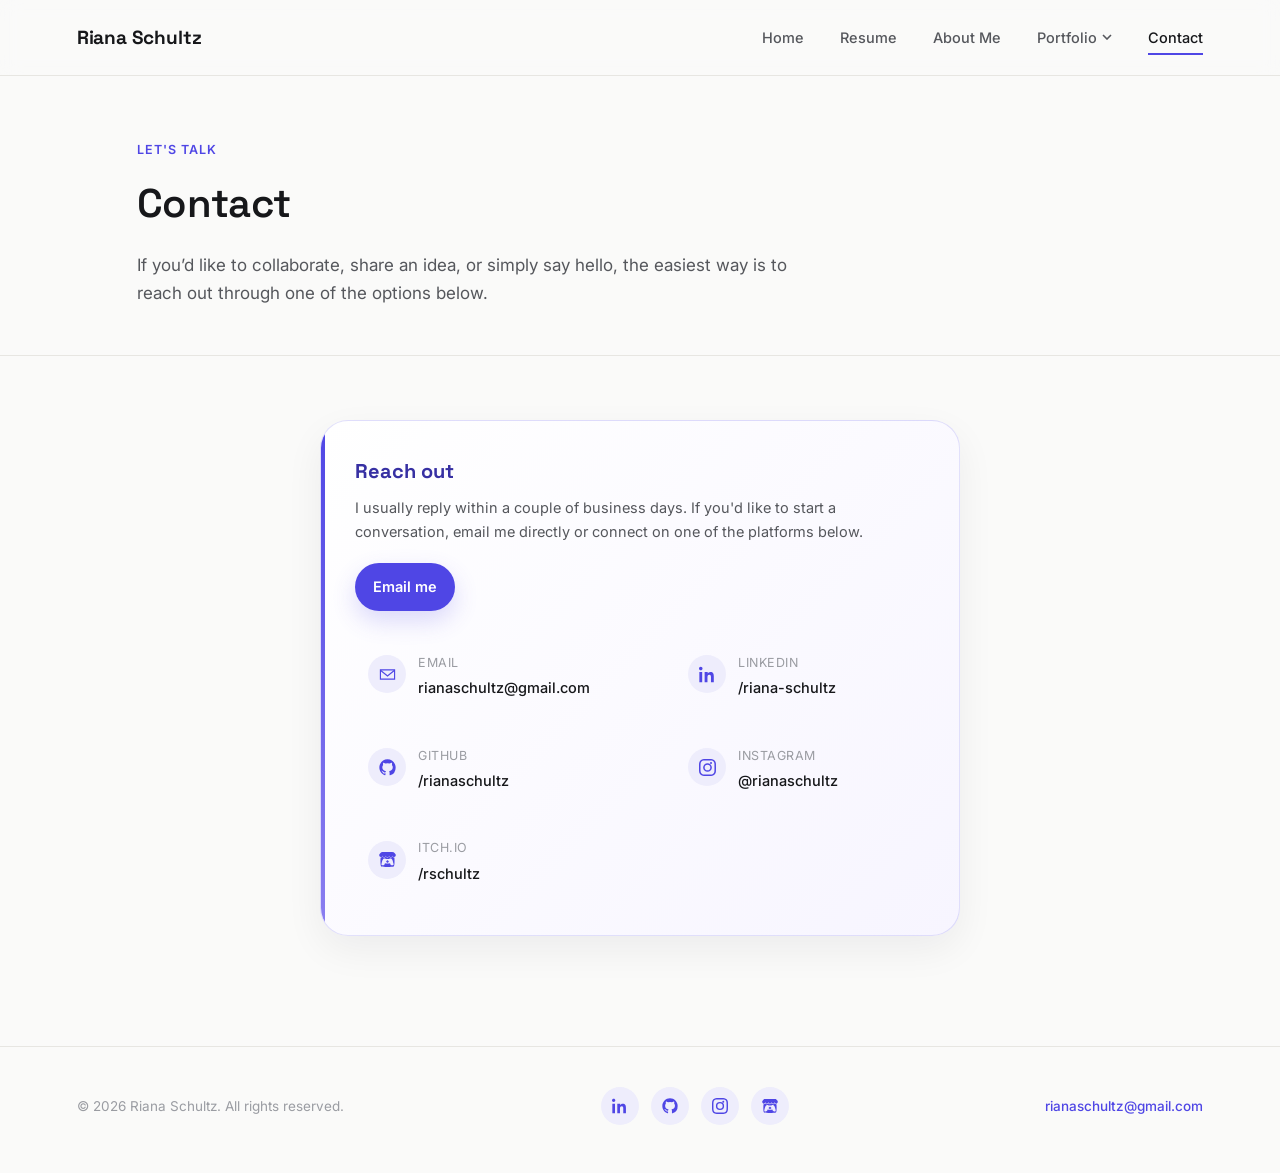
==== contact.html @ 8aa369ad "Inital push" ====
<!DOCTYPE html>
<html lang="en">
<head>
<meta charset="UTF-8">
<meta name="viewport" content="width=device-width, initial-scale=1.0">
<title>Riana Schultz — Contact</title>
<meta name="description" content="Get in touch with Riana Schultz.">
<link rel="preconnect" href="https://fonts.googleapis.com">
<link rel="preconnect" href="https://fonts.gstatic.com" crossorigin>
<link href="https://fonts.googleapis.com/css2?family=Space+Grotesk:wght@500;600;700&family=Instrument+Serif:ital@1&family=Inter:wght@400;500;600&display=swap" rel="stylesheet">
<link rel="stylesheet" href="style.css">
</head>
<body>

<header class="site-header"></header>

<main>

  <section class="page-header">
    <div class="container">
      <p class="eyebrow reveal">Let's talk</p>
      <h1 class="section-heading reveal">Contact</h1>
      <p class="section-lede reveal">
        If you’d like to collaborate, share an idea, or simply say hello,
        the easiest way is to reach out through one of the options below.
      </p>
    </div>
  </section>

  <div class="container contact-body">


    <aside class="contact-info reveal">
      <h3>Reach out</h3>
      <p>I usually reply within a couple of business days. If you'd like to start a conversation, email me directly or connect on one of the platforms below.</p>
      <a class="btn btn-primary contact-cta" href="mailto:rianaschultz@gmail.com">Email me</a>
      <div class="contact-channels">
        <a class="contact-channel" href="mailto:rianaschultz@gmail.com">
          <span class="icon">
            <svg width="17" height="17" viewBox="0 0 24 24" fill="none"><path d="M2 5.5h20v13H2v-13z" stroke="currentColor" stroke-width="1.6"/><path d="M2 6l10 8 10-8" stroke="currentColor" stroke-width="1.6"/></svg>
          </span>
          <span>
            <span class="label">Email</span><br>
            <span class="value">rianaschultz@gmail.com</span>
          </span>
        </a>
        <a class="contact-channel" href="https://www.linkedin.com/in/riana-schultz-74b218307/" target="_blank" rel="noopener noreferrer">
          <span class="icon">
            <svg width="17" height="17" viewBox="0 0 24 24" fill="currentColor"><path d="M4.98 3.5C4.98 5 3.88 6 2.5 6S0 5 0 3.5 1.1 1 2.5 1s2.48 1 2.48 2.5zM.5 8.5h4V23h-4V8.5zM8.5 8.5h3.8v2h.05c.53-1 1.83-2.06 3.77-2.06 4.03 0 4.78 2.65 4.78 6.1V23h-4v-6.9c0-1.65-.03-3.77-2.3-3.77-2.3 0-2.65 1.8-2.65 3.65V23h-4V8.5z"/></svg>
          </span>
          <span>
            <span class="label">LinkedIn</span><br>
            <span class="value">/riana-schultz</span>
          </span>
        </a>
        <a class="contact-channel" href="https://github.com/riana-schultz" target="_blank" rel="noopener noreferrer">
          <span class="icon">
            <svg width="17" height="17" viewBox="0 0 24 24" fill="currentColor"><path d="M12 .5C5.65.5.5 5.65.5 12c0 5.08 3.29 9.39 7.86 10.91.57.1.78-.25.78-.55v-2.1c-3.2.7-3.87-1.36-3.87-1.36-.53-1.34-1.29-1.7-1.29-1.7-1.05-.72.08-.7.08-.7 1.17.08 1.78 1.2 1.78 1.2 1.03 1.77 2.7 1.26 3.36.96.1-.75.4-1.26.73-1.55-2.55-.29-5.24-1.28-5.24-5.7 0-1.26.45-2.29 1.19-3.09-.12-.29-.52-1.46.11-3.05 0 0 .97-.31 3.18 1.18a11.1 11.1 0 0 1 5.79 0c2.2-1.49 3.17-1.18 3.17-1.18.63 1.59.23 2.76.11 3.05.74.8 1.19 1.83 1.19 3.09 0 4.43-2.7 5.4-5.27 5.69.42.36.78 1.08.78 2.18v3.23c0 .3.21.66.79.55A11.5 11.5 0 0 0 23.5 12C23.5 5.65 18.35.5 12 .5z"/></svg>
          </span>
          <span>
            <span class="label">GitHub</span><br>
            <span class="value">/rianaschultz</span>
          </span>
        </a>
        <a class="contact-channel" href="https://www.instagram.com/rianaschultz/" target="_blank" rel="noopener noreferrer">
          <span class="icon">
            <svg width="17" height="17" viewBox="0 0 24 24" fill="currentColor"><path d="M12 2.16c3.2 0 3.58.01 4.85.07 1.17.05 1.8.25 2.23.41.56.22.96.48 1.38.9.42.42.68.82.9 1.38.16.42.36 1.06.41 2.23.06 1.27.07 1.65.07 4.85s-.01 3.58-.07 4.85c-.05 1.17-.25 1.8-.41 2.23-.22.56-.48.96-.9 1.38-.42.42-.82.68-1.38.9-.42.16-1.06.36-2.23.41-1.27.06-1.65.07-4.85.07s-3.58-.01-4.85-.07c-1.17-.05-1.8-.25-2.23-.41a3.7 3.7 0 0 1-1.38-.9 3.7 3.7 0 0 1-.9-1.38c-.16-.42-.36-1.06-.41-2.23-.06-1.27-.07-1.65-.07-4.85s.01-3.58.07-4.85c.05-1.17.25-1.8.41-2.23.22-.56.48-.96.9-1.38.42-.42.82-.68 1.38-.9.42-.16 1.06-.36 2.23-.41 1.27-.06 1.65-.07 4.85-.07M12 0C8.74 0 8.33.01 7.05.07c-1.28.06-2.15.26-2.91.56a5.87 5.87 0 0 0-2.13 1.38A5.87 5.87 0 0 0 .63 4.14c-.3.76-.5 1.63-.56 2.91C.01 8.33 0 8.74 0 12s.01 3.67.07 4.95c.06 1.28.26 2.15.56 2.91.3.79.71 1.46 1.38 2.13.67.67 1.34 1.08 2.13 1.38.76.3 1.63.5 2.91.56C8.33 23.99 8.74 24 12 24s3.67-.01 4.95-.07c1.28-.06 2.15-.26 2.91-.56a5.87 5.87 0 0 0 2.13-1.38 5.87 5.87 0 0 0 1.38-2.13c.3-.76.5-1.63.56-2.91.06-1.28.07-1.69.07-4.95s-.01-3.67-.07-4.95c-.06-1.28-.26-2.15-.56-2.91a5.87 5.87 0 0 0-1.38-2.13A5.87 5.87 0 0 0 19.86.63c-.76-.3-1.63-.5-2.91-.56C15.67.01 15.26 0 12 0zm0 5.84A6.16 6.16 0 1 0 18.16 12 6.16 6.16 0 0 0 12 5.84zm0 10.16A4 4 0 1 1 16 12a4 4 0 0 1-4 4zm6.4-10.4a1.44 1.44 0 1 1-1.44-1.44 1.44 1.44 0 0 1 1.44 1.44z"/></svg>
          </span>
          <span>
            <span class="label">Instagram</span><br>
            <span class="value">@rianaschultz</span>
          </span>
        </a>
        <a class="contact-channel" href="https://itch.io/profile/rschultz" target="_blank" rel="noopener noreferrer">
          <span class="icon">
            <img src="assets/Itch-Io--Streamline-Font-Awesome.svg" alt="Itch.io" width="17" height="17" style="fill: var(--accent); color: var(--accent);">
          </span>
          <span>
            <span class="label">itch.io</span><br>
            <span class="value">/rschultz</span>
          </span>
        </a>
      </div>
    </aside>

  </div>

</main>

<footer class="site-footer" id="site-footer"></footer>

<script src="script.js"></script>
<script src="header.js"></script>
<script src="footer.js"></script>
</body>
</html>
---- style.css ----
/* =========================================================
   TOKENS
   ========================================================= */
:root {
  --bg:        #FAFAF9;
  --surface:   #FFFFFF;
  --ink:       #16171A;
  --ink-soft:  #55575C;
  --ink-faint: #9A9CA2;
  --accent:    #4F46E5;   /* indigo — the one bold color in the system */
  --accent-ink:#3730A3;
  --accent-bg: #EEEDFC;
  --line:      #E7E6E2;
  --shadow:    0 8px 30px rgba(22, 23, 26, 0.07);
  --shadow-lg: 0 20px 60px rgba(22, 23, 26, 0.12);

  --display: "Space Grotesk", -apple-system, sans-serif;
  --accent-font: "Instrument Serif", Georgia, serif;
  --body: "Inter", -apple-system, sans-serif;

  --radius-sm: 10px;
  --radius-md: 16px;
  --radius-lg: 28px;

  --gutter: clamp(24px, 6vw, 80px);
  --header-h: 76px;
}

/* =========================================================
   RESET / BASE
   ========================================================= */
* { box-sizing: border-box; margin: 0; padding: 0; }

html {
  scroll-behavior: smooth;
  scroll-padding-top: calc(var(--header-h) + 16px);
}

@media (prefers-reduced-motion: reduce) {
  html { scroll-behavior: auto; }
  * { animation-duration: 0.01ms !important; transition-duration: 0.01ms !important; }
}

body {
  background: var(--bg);
  color: var(--ink);
  font-family: var(--body);
  font-size: 16px;
  line-height: 1.65;
  -webkit-font-smoothing: antialiased;
  padding-top: var(--header-h);
}

a { color: inherit; text-decoration: none; }
ul { list-style: none; }
img { max-width: 100%; display: block; }
button { font: inherit; cursor: pointer; border: none; background: none; color: inherit; }

:focus-visible {
  outline: 2px solid var(--accent);
  outline-offset: 3px;
}

.container {
  max-width: 1160px;
  margin: 0 auto;
  padding-left: var(--gutter);
  padding-right: var(--gutter);
}

.eyebrow {
  font-family: var(--body);
  font-size: 12.5px;
  font-weight: 600;
  letter-spacing: 0.08em;
  text-transform: uppercase;
  color: var(--accent);
}

.section-heading {
  font-family: var(--display);
  font-size: clamp(28px, 4vw, 40px);
  font-weight: 600;
  letter-spacing: -0.01em;
  margin-top: 10px;
}

.section-lede {
  color: var(--ink-soft);
  max-width: 60ch;
  margin-top: 14px;
  font-size: 17px;
}

/* =========================================================
   BUTTONS
   ========================================================= */
.btn {
  display: inline-flex;
  align-items: center;
  gap: 8px;
  padding: 13px 26px;
  border-radius: 100px;
  font-weight: 600;
  font-size: 14.5px;
  transition: transform 0.2s ease, box-shadow 0.2s ease, background 0.2s ease, color 0.2s ease;
}

.btn-primary {
  background: var(--accent);
  color: #fff;
  box-shadow: 0 6px 20px rgba(79, 70, 229, 0.28);
}
.btn-primary:hover {
  transform: translateY(-2px);
  box-shadow: 0 10px 26px rgba(79, 70, 229, 0.36);
}

.btn-secondary {
  background: var(--surface);
  color: var(--ink);
  border: 1.5px solid var(--line);
}
.btn-secondary:hover {
  border-color: var(--accent);
  color: var(--accent);
  transform: translateY(-2px);
}

.btn-ghost {
  color: var(--accent);
  padding-left: 4px;
  padding-right: 4px;
}
.btn-ghost:hover { gap: 12px; }

/* =========================================================
   HEADER / NAV
   ========================================================= */
.site-header {
  position: fixed;
  top: 0; left: 0; right: 0;
  height: var(--header-h);
  z-index: 100;
  display: flex;
  align-items: center;
  justify-content: space-between;
  padding: 0 var(--gutter);
  background: rgba(250, 250, 249, 0.85);
  backdrop-filter: blur(10px);
  border-bottom: 1px solid var(--line);
}

.logo {
  font-family: var(--display);
  font-size: 19px;
  font-weight: 700;
  letter-spacing: -0.01em;
}

.site-nav {
  display: flex;
  align-items: center;
  gap: clamp(20px, 3vw, 36px);
}

.site-nav > a,
.nav-dropdown-toggle {
  position: relative;
  font-size: 14.5px;
  font-weight: 500;
  color: var(--ink-soft);
  display: flex;
  align-items: center;
  gap: 5px;
  padding: 8px 0;
  transition: color 0.2s ease;
}

.site-nav > a::after,
.nav-dropdown-toggle::after {
  content: "";
  position: absolute;
  left: 0; bottom: 2px;
  width: 0%;
  height: 2px;
  background: var(--accent);
  transition: width 0.25s ease;
}

.site-nav > a:hover,
.site-nav > a.is-active,
.nav-dropdown-toggle:hover,
.nav-dropdown:hover .nav-dropdown-toggle {
  color: var(--ink);
}

.site-nav > a:hover::after,
.site-nav > a.is-active::after {
  width: 100%;
}

.nav-dropdown-toggle svg {
  transition: transform 0.2s ease;
}

.nav-dropdown:hover .nav-dropdown-toggle svg,
.nav-dropdown.is-open .nav-dropdown-toggle svg {
  transform: rotate(180deg);
}

.nav-dropdown { position: relative; }

.nav-dropdown-menu {
  position: absolute;
  top: calc(100% + 14px);
  left: 50%;
  transform: translateX(-50%) translateY(-6px);
  min-width: 200px;
  background: var(--surface);
  border-radius: var(--radius-md);
  box-shadow: var(--shadow-lg);
  padding: 10px;
  opacity: 0;
  visibility: hidden;
  transition: opacity 0.2s ease, transform 0.2s ease, visibility 0.2s;
}

.nav-dropdown:hover .nav-dropdown-menu,
.nav-dropdown.is-open .nav-dropdown-menu {
  opacity: 1;
  visibility: visible;
  transform: translateX(-50%) translateY(0);
}

.nav-dropdown-menu a {
  display: block;
  padding: 10px 14px;
  border-radius: var(--radius-sm);
  font-size: 14.5px;
  color: var(--ink-soft);
  transition: background 0.15s ease, color 0.15s ease;
}

.nav-dropdown-menu a:hover,
.nav-dropdown-menu a.is-active {
  background: var(--accent-bg);
  color: var(--accent-ink);
}

.nav-toggle {
  display: none;
  flex-direction: column;
  gap: 5px;
  padding: 6px;
}
.nav-toggle span {
  width: 22px;
  height: 2px;
  background: var(--ink);
  border-radius: 2px;
  transition: transform 0.25s ease, opacity 0.25s ease;
}
.nav-toggle.is-open span:nth-child(1) { transform: translateY(7px) rotate(45deg); }
.nav-toggle.is-open span:nth-child(2) { opacity: 0; }
.nav-toggle.is-open span:nth-child(3) { transform: translateY(-7px) rotate(-45deg); }

/* =========================================================
   HERO (home)
   ========================================================= */
.hero {
  padding: clamp(56px, 10vh, 110px) 0 clamp(60px, 8vh, 90px);
}

.hero .container {
  display: grid;
  grid-template-columns: 1.1fr 0.9fr;
  align-items: center;
  gap: clamp(32px, 6vw, 64px);
}

.hero-title {
  font-family: var(--display);
  font-size: clamp(40px, 6vw, 64px);
  font-weight: 700;
  line-height: 1.05;
  letter-spacing: -0.02em;
  margin-top: 14px;
}

.hero-title em {
  font-family: var(--accent-font);
  font-style: italic;
  font-weight: 400;
  color: var(--accent);
}

.hero-lede {
  margin-top: 22px;
  font-size: 18px;
  color: var(--ink-soft);
  max-width: 46ch;
}

.hero-actions {
  display: flex;
  gap: 14px;
  margin-top: 34px;
  flex-wrap: wrap;
}

.hero-image {
  position: relative;
  aspect-ratio: 4 / 5;
  background-image: url("assets/image.jpg");
  background-size: cover;
  background-position: center;
  border-radius: 60% 40% 34% 66% / 55% 35% 65% 45%;
  box-shadow: var(--shadow-lg);
  animation: morph 12s ease-in-out infinite;
}

@keyframes morph {
  0%, 100% { border-radius: 60% 40% 34% 66% / 55% 35% 65% 45%; }
  50%      { border-radius: 42% 58% 62% 38% / 40% 62% 38% 60%; }
}

.hero-image::after {
  content: "";
}

/* overview strip on home */
.overview {
  padding: 70px 0;
  border-top: 1px solid var(--line);
}

.overview-grid {
  display: grid;
  grid-template-columns: repeat(3, 1fr);
  gap: 32px;
  margin-top: 40px;
}

.overview-card {
  padding: 30px;
  background: var(--surface);
  border-radius: var(--radius-md);
  border: 1px solid var(--line);
  transition: transform 0.25s ease, box-shadow 0.25s ease;
}
.overview-card:hover {
  transform: translateY(-4px);
  box-shadow: var(--shadow);
}

.overview-card .num {
  font-family: var(--accent-font);
  font-size: 34px;
  color: var(--accent);
  font-style: italic;
}

.overview-card h3 {
  font-family: var(--display);
  font-size: 19px;
  margin: 10px 0 8px;
}

.overview-card p {
  font-size: 14.5px;
  color: var(--ink-soft);
}

/* =========================================================
   PAGE HEADER (used on inner pages)
   ========================================================= */
.page-header {
  padding: 64px 0 48px;
  border-bottom: 1px solid var(--line);
}

/* =========================================================
   RESUME
   ========================================================= */
.resume-actions {
  margin-top: 28px;
}

.resume-body {
  padding: 60px 0 100px;
  display: grid;
  grid-template-columns: 1fr;
  gap: 56px;
}

.resume-section h2 {
  font-family: var(--display);
  font-size: 22px;
  display: flex;
  align-items: center;
  gap: 12px;
}

.resume-section h2::after {
  content: "";
  flex: 1;
  height: 1px;
  background: var(--line);
}

.resume-entries {
  margin-top: 24px;
  display: flex;
  flex-direction: column;
  gap: 26px;
}

.resume-entry {
  display: grid;
  grid-template-columns: 160px 1fr;
  gap: 20px;
}

.resume-entry time {
  font-size: 13px;
  font-family: var(--body);
  font-weight: 600;
  color: var(--ink-faint);
  text-transform: uppercase;
  letter-spacing: 0.04em;
  padding-top: 3px;
}

.resume-entry h3 {
  font-size: 17px;
  font-weight: 600;
}

.resume-entry .org {
  color: var(--accent);
  font-size: 14.5px;
  font-weight: 500;
  margin-top: 2px;
}

.resume-entry p {
  color: var(--ink-soft);
  margin-top: 8px;
  font-size: 15px;
}

.skills-cloud {
  display: flex;
  flex-wrap: wrap;
  gap: 10px;
  margin-top: 24px;
}

.skills-cloud span {
  padding: 9px 16px;
  background: var(--accent-bg);
  color: var(--accent-ink);
  border-radius: 100px;
  font-size: 13.5px;
  font-weight: 500;
}

/* =========================================================
   ABOUT
   ========================================================= */
.about-hero {
  padding: 64px 0 20px;
  display: grid;
  grid-template-columns: 280px 1fr;
  gap: clamp(32px, 6vw, 64px);
  align-items: center;
}

.about-portrait {
  width: 100%;
  aspect-ratio: 1;
  border-radius: var(--radius-lg);
  background-image: url("assets/Riana.jpg");
  background-size: cover;
  background-position: center;
  box-shadow: var(--shadow-lg);
  position: relative;
}
.about-portrait::after {
  content: "";
}

.about-sections {
  padding: 70px 0 110px;
  display: grid;
  gap: 56px;
}

.about-block {
  display: grid;
  grid-template-columns: 200px 1fr;
  gap: 32px;
}

.about-block h2 {
  font-family: var(--display);
  font-size: 21px;
}

.about-block p {
  color: var(--ink-soft);
  max-width: 62ch;
  margin-bottom: 14px;
}

.process-steps {
  display: grid;
  grid-template-columns: repeat(4, 1fr);
  gap: 20px;
  margin-top: 6px;
}

.process-step {
  padding: 22px;
  background: var(--surface);
  border: 1px solid var(--line);
  border-radius: var(--radius-md);
}

.process-step .step-num {
  font-family: var(--accent-font);
  font-style: italic;
  color: var(--accent);
  font-size: 26px;
}

.process-step h4 {
  font-size: 14.5px;
  margin: 8px 0 6px;
}

.process-step p {
  font-size: 13.5px;
  color: var(--ink-soft);
}

/* =========================================================
   CONTACT
   ========================================================= */
.contact-body {
  padding: 64px 0 110px;
  display: grid;
  grid-template-columns: minmax(0, 1fr);
  justify-items: center;
  gap: clamp(40px, 6vw, 80px);
}

.contact-form {
  display: grid;
  gap: 18px;
}

.field {
  display: grid;
  gap: 8px;
}

.field label {
  font-size: 13.5px;
  font-weight: 600;
  color: var(--ink-soft);
}

.field input,
.field textarea {
  font-family: var(--body);
  font-size: 15px;
  padding: 14px 16px;
  border-radius: var(--radius-sm);
  border: 1.5px solid var(--line);
  background: var(--surface);
  transition: border-color 0.2s ease, box-shadow 0.2s ease;
}

.field input:focus,
.field textarea:focus {
  border-color: var(--accent);
  box-shadow: 0 0 0 4px var(--accent-bg);
  outline: none;
}

.field textarea {
  resize: vertical;
  min-height: 140px;
}

.form-success {
  display: none;
  align-items: center;
  gap: 10px;
  padding: 16px 18px;
  background: #ECFDF3;
  color: #027A48;
  border-radius: var(--radius-sm);
  font-size: 14.5px;
  font-weight: 500;
}
.form-success.is-visible { display: flex; }

.contact-info {
  padding: 34px;
  background: linear-gradient(135deg, #ffffff 0%, #f7f5ff 100%);
  border: 1px solid rgba(79, 70, 229, 0.16);
  border-radius: var(--radius-lg);
  height: fit-content;
  box-shadow: 0 14px 38px rgba(22, 23, 26, 0.06);
  position: relative;
  overflow: hidden;
  width: 100%;
  max-width: 640px;
  justify-self: center;
}

.contact-info::before {
  content: "";
  position: absolute;
  top: 0;
  left: 0;
  bottom: 0;
  width: 4px;
  background: linear-gradient(180deg, var(--accent) 0%, #8B7FF0 100%);
}

.contact-info h3 {
  font-family: var(--display);
  font-size: 20px;
  margin-bottom: 8px;
  color: var(--accent-ink);
}

.contact-info > p {
  color: var(--ink-soft);
  font-size: 14.5px;
  margin-bottom: 18px;
  line-height: 1.7;
}

.contact-cta {
  margin-bottom: 22px;
  display: inline-flex;
  align-items: center;
  justify-content: center;
  padding: 12px 18px;
  border-radius: 999px;
  background: var(--accent);
  color: #fff;
  box-shadow: 0 10px 24px rgba(79, 70, 229, 0.2);
}

.contact-cta:hover {
  background: var(--accent-ink);
  color: #fff;
  transform: translateY(-1px);
}

.contact-channels {
  display: grid;
  grid-template-columns: repeat(2, minmax(0, 1fr));
  column-gap: 70px;
  row-gap: 10px;
}

.contact-channel {
  display: flex;
  align-items: center;
  gap: 12px;
  padding: 14px 12px;
  border-radius: var(--radius-sm);
  border: 1px solid transparent;
  transition: background 0.2s ease, transform 0.2s ease, border-color 0.2s ease;
}
.contact-channel:hover {
  background: var(--accent-bg);
  border-color: rgba(79, 70, 229, 0.12);
  transform: translateX(2px);
}

.contact-channel .icon {
  width: 38px;
  height: 38px;
  border-radius: 50%;
  background: var(--accent-bg);
  color: var(--accent);
  display: flex;
  align-items: center;
  justify-content: center;
  flex-shrink: 0;
}

.contact-channel .icon img {
  width: 17px;
  height: 17px;
  display: block;
  filter: none;
  color: var(--accent);
  fill: var(--accent);
  object-fit: contain;
}

.contact-channel .label {
  font-size: 12.5px;
  color: var(--ink-faint);
  text-transform: uppercase;
  letter-spacing: 0.04em;
}
.contact-channel .value {
  font-size: 14.5px;
  font-weight: 500;
}

/* =========================================================
   PORTFOLIO — shared filter bar
   ========================================================= */
.filter-bar {
  display: flex;
  flex-wrap: wrap;
  gap: 10px;
  margin-top: 32px;
}

.filter-btn {
  padding: 9px 18px;
  border-radius: 100px;
  border: 1.5px solid var(--line);
  font-size: 13.5px;
  font-weight: 500;
  color: var(--ink-soft);
  transition: all 0.2s ease;
}

.filter-btn:hover {
  border-color: var(--accent);
  color: var(--accent);
}

.filter-btn.is-active {
  background: var(--ink);
  border-color: var(--ink);
  color: #fff;
}

/* =========================================================
   PHOTOGRAPHS — gallery + lightbox
   ========================================================= */
.gallery {
  padding: 40px 0 110px;
}

.gallery-grid {
  display: grid;
  grid-template-columns: repeat(3, 1fr);
  gap: 22px;
  margin-top: 8px;
}

.gallery-item {
  position: relative;
  border-radius: var(--radius-md);
  overflow: hidden;
  aspect-ratio: 4/5;
  cursor: pointer;
  background: linear-gradient(150deg, #DAD7F7 0%, #B8B2ED 100%);
}

.gallery-item img { width: 100%; height: 100%; object-fit: cover; }

.gallery-item .placeholder-icon {
  position: absolute;
  inset: 0;
  display: flex;
  align-items: center;
  justify-content: center;
  color: rgba(255,255,255,0.7);
}

.gallery-caption {
  position: absolute;
  left: 0; right: 0; bottom: 0;
  padding: 18px 16px;
  background: linear-gradient(to top, rgba(0,0,0,0.65), transparent);
  color: #fff;
  transform: translateY(100%);
  transition: transform 0.3s ease;
}

.gallery-item:hover .gallery-caption { transform: translateY(0); }

.gallery-caption h4 { font-size: 14.5px; font-weight: 600; }
.gallery-caption p { font-size: 12.5px; opacity: 0.85; margin-top: 2px; }

/* lightbox */
.lightbox {
  position: fixed;
  inset: 0;
  z-index: 200;
  background: rgba(22, 23, 26, 0.92);
  display: none;
  align-items: center;
  justify-content: center;
  padding: 40px;
}
.lightbox.is-open { display: flex; }

.lightbox-content {
  max-width: 720px;
  width: 100%;
  background: var(--surface);
  border-radius: var(--radius-lg);
  overflow: hidden;
}

.lightbox-image {
  aspect-ratio: 4/3;
  background: linear-gradient(150deg, #DAD7F7 0%, #B8B2ED 100%);
  display: flex;
  align-items: center;
  justify-content: center;
  color: rgba(255,255,255,0.7);
}

.lightbox-info { padding: 22px 26px; }
.lightbox-info h3 { font-family: var(--display); font-size: 19px; }
.lightbox-info p { color: var(--ink-soft); margin-top: 6px; font-size: 14.5px; }

.lightbox-close {
  position: absolute;
  top: 28px; right: 28px;
  width: 44px; height: 44px;
  border-radius: 50%;
  background: rgba(255,255,255,0.1);
  color: #fff;
  display: flex;
  align-items: center;
  justify-content: center;
  transition: background 0.2s ease;
}
.lightbox-close:hover { background: rgba(255,255,255,0.2); }

/* =========================================================
   GAMES / PROJECTS — card grid
   ========================================================= */
.card-grid {
  padding: 40px 0 110px;
  display: grid;
  grid-template-columns: repeat(2, 1fr);
  gap: 28px;
}

.card {
  background: var(--surface);
  border: 1px solid var(--line);
  border-radius: var(--radius-lg);
  overflow: hidden;
  transition: transform 0.25s ease, box-shadow 0.25s ease;
  display: flex;
  flex-direction: column;
}
.card:hover {
  transform: translateY(-5px);
  box-shadow: var(--shadow-lg);
}

.card-thumb {
  aspect-ratio: 16/10;
  background: linear-gradient(150deg, #DAD7F7 0%, var(--accent) 100%);
  display: flex;
  align-items: center;
  justify-content: center;
  color: rgba(255,255,255,0.8);
}

.card-body {
  padding: 24px;
  display: flex;
  flex-direction: column;
  gap: 12px;
  flex: 1;
}

.card-status {
  align-self: flex-start;
  font-size: 11.5px;
  font-weight: 600;
  text-transform: uppercase;
  letter-spacing: 0.05em;
  padding: 5px 12px;
  border-radius: 100px;
}
.card-status.live { background: #ECFDF3; color: #027A48; }
.card-status.progress { background: #FFF6E5; color: #B25E09; }
.card-status.archived { background: #F1F1EF; color: var(--ink-faint); }

.card h3 {
  font-family: var(--display);
  font-size: 19px;
}

.card p {
  color: var(--ink-soft);
  font-size: 14.5px;
  flex: 1;
}

.card-tech {
  display: flex;
  flex-wrap: wrap;
  gap: 8px;
}
.card-tech span {
  font-size: 12px;
  font-family: var(--body);
  font-weight: 500;
  color: var(--accent-ink);
  background: var(--accent-bg);
  padding: 5px 11px;
  border-radius: 100px;
}

.card-links {
  display: flex;
  gap: 10px;
  margin-top: 4px;
}

.card-links a {
  flex: 1;
  text-align: center;
  padding: 10px;
  border-radius: var(--radius-sm);
  font-size: 13.5px;
  font-weight: 600;
  border: 1.5px solid var(--line);
  transition: all 0.2s ease;
}
.card-links a:hover {
  border-color: var(--accent);
  color: var(--accent);
}
.card-links a.primary {
  background: var(--ink);
  border-color: var(--ink);
  color: #fff;
}
.card-links a.primary:hover {
  background: var(--accent);
  border-color: var(--accent);
  color: #fff;
}

/* =========================================================
   DESIGNS — masonry
   ========================================================= */
.masonry {
  padding: 40px 0 110px;
  column-count: 3;
  column-gap: 22px;
}

.masonry-item {
  break-inside: avoid;
  margin-bottom: 22px;
  border-radius: var(--radius-md);
  overflow: hidden;
  cursor: pointer;
  position: relative;
  background: linear-gradient(150deg, #DAD7F7 0%, #8B7FF0 100%);
}

.masonry-item .ph {
  width: 100%;
  display: flex;
  align-items: center;
  justify-content: center;
  color: rgba(255,255,255,0.7);
}

/* varied heights so the masonry effect actually shows */
.masonry-item.h1 .ph { height: 220px; }
.masonry-item.h2 .ph { height: 300px; }
.masonry-item.h3 .ph { height: 260px; }
.masonry-item.h4 .ph { height: 340px; }

.masonry-caption {
  padding: 14px 16px;
  background: var(--surface);
}
.masonry-caption h4 { font-size: 14px; font-weight: 600; }
.masonry-caption p { font-size: 12.5px; color: var(--ink-faint); margin-top: 2px; }

/* =========================================================
   VIDEOS
   ========================================================= */
.video-grid {
  padding: 40px 0 110px;
  display: grid;
  grid-template-columns: repeat(2, 1fr);
  gap: 30px;
}

.video-card {
  border-radius: var(--radius-lg);
  overflow: hidden;
  background: var(--surface);
  border: 1px solid var(--line);
}

.video-embed {
  aspect-ratio: 16/9;
  background: #101114;
  position: relative;
  display: flex;
  align-items: center;
  justify-content: center;
}

.video-play {
  width: 62px; height: 62px;
  border-radius: 50%;
  background: rgba(255,255,255,0.12);
  color: #fff;
  display: flex;
  align-items: center;
  justify-content: center;
  transition: transform 0.2s ease, background 0.2s ease;
}
.video-card:hover .video-play {
  transform: scale(1.08);
  background: var(--accent);
}

.video-info { padding: 20px 22px; }
.video-category {
  font-size: 11.5px;
  font-weight: 600;
  text-transform: uppercase;
  letter-spacing: 0.05em;
  color: var(--accent);
}
.video-info h3 {
  font-family: var(--display);
  font-size: 18px;
  margin-top: 6px;
}
.video-info p {
  font-size: 14px;
  color: var(--ink-soft);
  margin-top: 6px;
}

/* =========================================================
   FOOTER
   ========================================================= */
.site-footer {
  border-top: 1px solid var(--line);
  padding: 40px var(--gutter) 48px;
  position: relative;
}

.footer-content {
  max-width: 1160px;
  margin: 0 auto;
  display: flex;
  align-items: center;
  justify-content: space-between;
  flex-wrap: wrap;
  gap: 20px;
}

.footer-content p {
  font-size: 13.5px;
  color: var(--ink-faint);
}

.social-icons {
  display: flex;
  gap: 12px;
}

.social-icons a {
  width: 38px; height: 38px;
  border-radius: 50%;
  border: 1px solid transparent;
  background: var(--accent-bg);
  display: flex;
  align-items: center;
  justify-content: center;
  color: var(--accent);
  transition: all 0.2s ease;
}
.social-icons a svg,
.social-icons a img {
  width: 16px;
  height: 16px;
  display: block;
  object-fit: contain;
  fill: currentColor;
}
.social-icons a:hover {
  background: var(--accent);
  border-color: var(--accent);
  color: #fff;
  transform: translateY(-2px);
}
.social-icons a:hover img {
  filter: brightness(0) invert(1);
}

.footer-email {
  font-size: 13.5px;
  font-weight: 500;
  color: var(--accent);
}

.back-to-top {
  position: fixed;
  right: 28px;
  bottom: 28px;
  width: 48px; height: 48px;
  border-radius: 50%;
  background: var(--ink);
  color: #fff;
  display: flex;
  align-items: center;
  justify-content: center;
  box-shadow: var(--shadow);
  opacity: 0;
  visibility: hidden;
  transform: translateY(8px);
  transition: opacity 0.25s ease, transform 0.25s ease, visibility 0.25s, background 0.2s ease;
  z-index: 90;
}
.back-to-top.is-visible {
  opacity: 1;
  visibility: visible;
  transform: translateY(0);
}
.back-to-top:hover { background: var(--accent); }

/* =========================================================
   SCROLL REVEAL
   ========================================================= */
.reveal {
  opacity: 0;
  transform: translateY(16px);
  transition: opacity 0.6s ease, transform 0.6s ease;
}
.reveal.is-visible {
  opacity: 1;
  transform: translateY(0);
}

/* =========================================================
   RESPONSIVE
   ========================================================= */
@media (max-width: 960px) {
  .hero .container { grid-template-columns: 1fr; }
  .hero-image { max-width: 340px; margin: 0 auto; }
  .overview-grid { grid-template-columns: 1fr; }
  .about-hero { grid-template-columns: 1fr; text-align: left; }
  .about-portrait { max-width: 220px; }
  .about-block { grid-template-columns: 1fr; }
  .process-steps { grid-template-columns: repeat(2, 1fr); }
  .contact-body { grid-template-columns: 1fr; }
  .gallery-grid { grid-template-columns: repeat(2, 1fr); }
  .card-grid { grid-template-columns: 1fr; }
  .masonry { column-count: 2; }
  .video-grid { grid-template-columns: 1fr; }
}

@media (max-width: 720px) {
  .nav-toggle { display: flex; }

  .site-nav {
    position: fixed;
    top: var(--header-h);
    left: 0; right: 0;
    background: linear-gradient(180deg, #ffffff 0%, #f8f7ff 100%);
    flex-direction: column;
    align-items: flex-start;
    padding: 20px var(--gutter) 24px;
    gap: 8px;
    transform: translateX(100%);
    transition: transform 0.3s ease;
    overflow: visible;
    box-shadow: inset 0 1px 0 var(--line);
  }
  .site-nav.is-open { transform: translateX(0); }

  .site-nav > a,
  .nav-dropdown-toggle {
    width: 100%;
    padding: 14px 16px;
    font-size: 17px;
    border: 1px solid var(--line);
    border-radius: var(--radius-sm);
    background: rgba(255,255,255,0.8);
    color: var(--ink);
    font-weight: 600;
  }

  .site-nav > a:hover,
  .site-nav > a.is-active,
  .nav-dropdown-toggle:hover,
  .nav-dropdown.is-open .nav-dropdown-toggle {
    background: var(--accent-bg);
    color: var(--accent-ink);
    border-color: rgba(79, 70, 229, 0.2);
  }

  .nav-dropdown { width: 100%; }

  .nav-dropdown-menu {
    position: static;
    transform: none;
    box-shadow: none;
    opacity: 1;
    visibility: visible;
    display: none;
    width: 100%;
    padding: 8px 0 4px 6px;
    margin-top: 4px;
    background: transparent;
  }
  .nav-dropdown.is-open .nav-dropdown-menu { display: block; }
  .nav-dropdown-menu a {
    padding: 10px 12px;
    border-radius: 10px;
    margin-bottom: 4px;
    background: rgba(255,255,255,0.75);
    border: 1px solid var(--line);
  }

  .resume-entry { grid-template-columns: 1fr; gap: 6px; }
  .gallery-grid { grid-template-columns: 1fr; }
  .masonry { column-count: 1; }
  .process-steps { grid-template-columns: 1fr; }
}
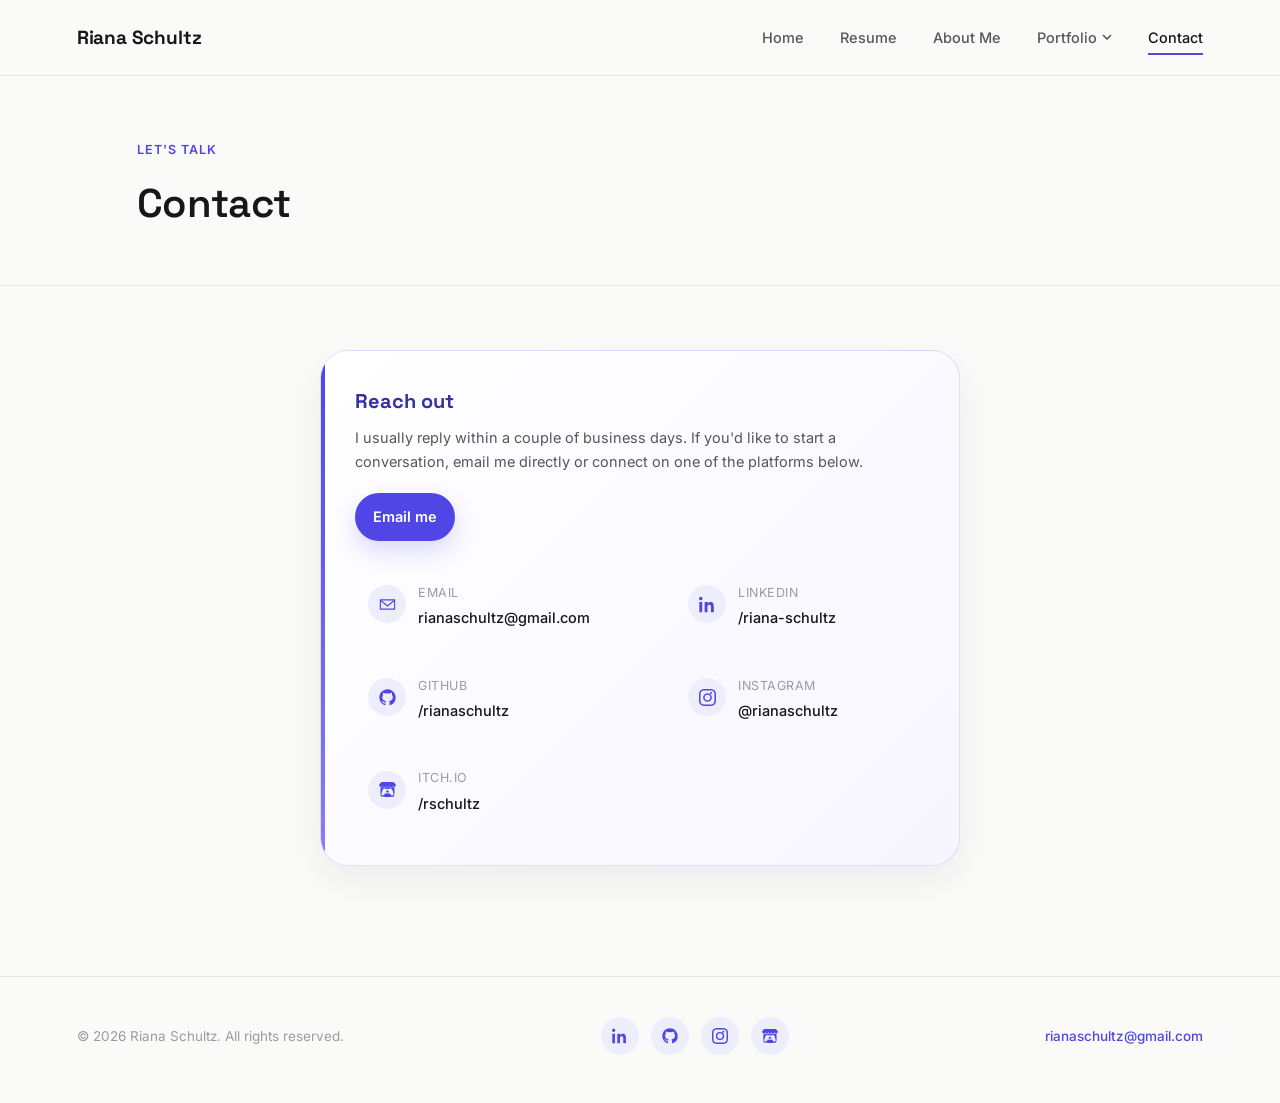
==== commit 0520a753: "basic pages" ====
--- a/contact.html
+++ b/contact.html
@@ -20,10 +20,6 @@
     <div class="container">
       <p class="eyebrow reveal">Let's talk</p>
       <h1 class="section-heading reveal">Contact</h1>
-      <p class="section-lede reveal">
-        If you’d like to collaborate, share an idea, or simply say hello,
-        the easiest way is to reach out through one of the options below.
-      </p>
     </div>
   </section>
 
--- a/style.css
+++ b/style.css
@@ -997,66 +997,6 @@
 }
 .masonry-caption h4 { font-size: 14px; font-weight: 600; }
 .masonry-caption p { font-size: 12.5px; color: var(--ink-faint); margin-top: 2px; }
-
-/* =========================================================
-   VIDEOS
-   ========================================================= */
-.video-grid {
-  padding: 40px 0 110px;
-  display: grid;
-  grid-template-columns: repeat(2, 1fr);
-  gap: 30px;
-}
-
-.video-card {
-  border-radius: var(--radius-lg);
-  overflow: hidden;
-  background: var(--surface);
-  border: 1px solid var(--line);
-}
-
-.video-embed {
-  aspect-ratio: 16/9;
-  background: #101114;
-  position: relative;
-  display: flex;
-  align-items: center;
-  justify-content: center;
-}
-
-.video-play {
-  width: 62px; height: 62px;
-  border-radius: 50%;
-  background: rgba(255,255,255,0.12);
-  color: #fff;
-  display: flex;
-  align-items: center;
-  justify-content: center;
-  transition: transform 0.2s ease, background 0.2s ease;
-}
-.video-card:hover .video-play {
-  transform: scale(1.08);
-  background: var(--accent);
-}
-
-.video-info { padding: 20px 22px; }
-.video-category {
-  font-size: 11.5px;
-  font-weight: 600;
-  text-transform: uppercase;
-  letter-spacing: 0.05em;
-  color: var(--accent);
-}
-.video-info h3 {
-  font-family: var(--display);
-  font-size: 18px;
-  margin-top: 6px;
-}
-.video-info p {
-  font-size: 14px;
-  color: var(--ink-soft);
-  margin-top: 6px;
-}
 
 /* =========================================================
    FOOTER
@@ -1246,3 +1186,39 @@
   .masonry { column-count: 1; }
   .process-steps { grid-template-columns: 1fr; }
 }
+
+/* =========================================================
+    Video Cards
+   ========================================================= */
+
+.video-grid {
+    display: grid;
+    gap: 2rem;
+}
+
+.video-card {
+    border: 1px solid var(--border);
+    border-radius: 16px;
+    overflow: hidden;
+    background: var(--surface);
+}
+
+.video-thumb img {
+    width: 100%;
+    display: block;
+    aspect-ratio: 16 / 9;
+    object-fit: cover;
+}
+
+.video-card video {
+    width: 100%;
+    display: block;
+}
+
+.video-info {
+    padding: 1.25rem;
+}
+
+.play-video {
+    margin-top: 1rem;
+}
